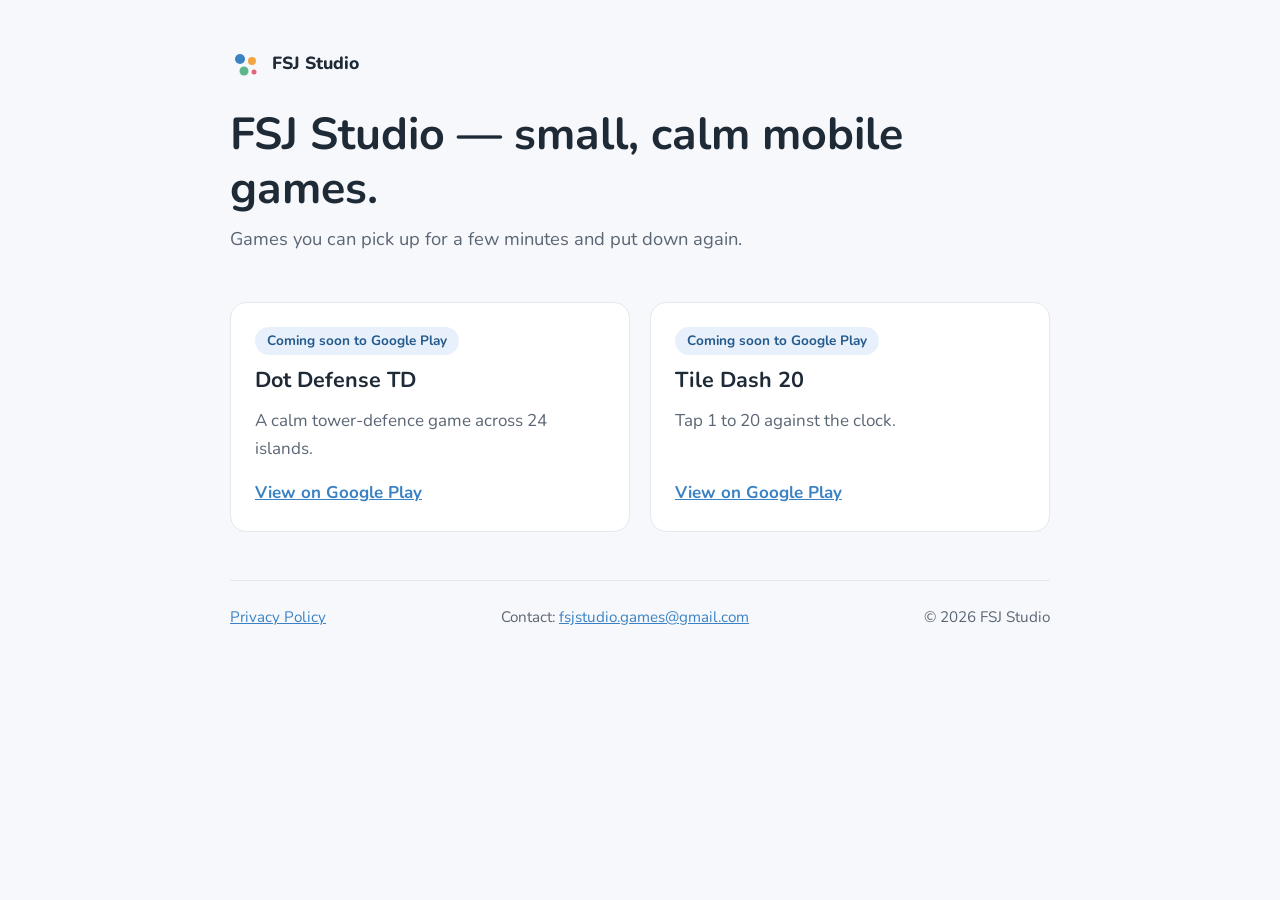
==== index.html @ f6c55702 "Add FSJ Studio static site Landing page, privacy policy, app-ads.txt, stylesheet and favicon.  Co-Au" ====
<!doctype html>
<html lang="en">
<head>
<meta charset="utf-8">
<meta name="viewport" content="width=device-width, initial-scale=1">
<title>FSJ Studio — small, calm mobile games</title>
<meta name="description" content="FSJ Studio makes small, calm mobile games: Dot Defense TD and Tile Dash 20.">
<link rel="icon" href="favicon.svg" type="image/svg+xml">
<link rel="preconnect" href="https://fonts.googleapis.com">
<link rel="preconnect" href="https://fonts.gstatic.com" crossorigin>
<link rel="stylesheet" href="https://fonts.googleapis.com/css2?family=Nunito:wght@400;700;800&amp;display=swap">
<link rel="stylesheet" href="style.css">
</head>
<body>
<div class="wrap">
<header>
<a class="brand" href="./"><img src="favicon.svg" alt="" width="32" height="32">FSJ Studio</a>
<h1>FSJ Studio — small, calm mobile games.</h1>
<p class="lead">Games you can pick up for a few minutes and put down again.</p>
</header>
<main>
<section class="cards" aria-label="Games">
<article class="card">
<span class="badge">Coming soon to Google Play</span>
<h2>Dot Defense TD</h2>
<p>A calm tower-defence game across 24 islands.</p>
<a class="btn" href="https://play.google.com/store/apps/details?id=com.frazsaleem.dotdefensetd">View on Google Play</a>
</article>
<article class="card">
<span class="badge">Coming soon to Google Play</span>
<h2>Tile Dash 20</h2>
<p>Tap 1 to 20 against the clock.</p>
<a class="btn" href="https://play.google.com/store/apps/details?id=com.frazsaleem.tiledash20">View on Google Play</a>
</article>
</section>
</main>
<footer>
<a href="privacy.html">Privacy Policy</a>
<span>Contact: <a href="mailto:fsjstudio.games@gmail.com">fsjstudio.games@gmail.com</a></span>
<span>© 2026 FSJ Studio</span>
</footer>
</div>
</body>
</html>
---- style.css ----
:root{--bg:#f7f8fb;--ink:#1f2a37;--muted:#5b6675;--card:#fff;--line:#e3e7ee;--accent:#3b82c4}
*{box-sizing:border-box}
html{-webkit-text-size-adjust:100%}
body{margin:0;background:var(--bg);color:var(--ink);font:17px/1.65 "Nunito",system-ui,-apple-system,"Segoe UI",Roboto,sans-serif;overflow-wrap:break-word}
.wrap{max-width:860px;margin:0 auto;padding:0 20px}
header{padding:48px 0 24px}
.brand{display:flex;align-items:center;gap:10px;font-weight:800;font-size:1.1rem;color:var(--ink);text-decoration:none}
.brand img{width:32px;height:32px}
h1{font-size:clamp(1.8rem,6vw,2.8rem);line-height:1.2;margin:28px 0 8px}
h2{font-size:1.25rem;margin:2em 0 .4em}
h3{font-size:1.1rem;margin:1.2em 0 .3em}
.lead{color:var(--muted);font-size:1.15rem;margin:0}
.cards{display:grid;gap:20px;grid-template-columns:repeat(auto-fit,minmax(260px,1fr));margin:24px 0 48px}
.card{background:var(--card);border:1px solid var(--line);border-radius:16px;padding:24px;display:flex;flex-direction:column;gap:8px}
.card h2{margin:0;font-size:1.35rem}
.card p{margin:0;color:var(--muted)}
.badge{display:inline-block;align-self:flex-start;background:#e8f1fb;color:#245a8d;border-radius:999px;padding:3px 12px;font-size:.85rem;font-weight:700}
.card a.btn{margin-top:auto;padding-top:8px;color:var(--accent);font-weight:700}
a{color:var(--accent)}
main.doc{padding-bottom:32px}
main.doc ul{padding-left:1.2em}
.date{color:var(--muted)}
footer{border-top:1px solid var(--line);padding:24px 0 40px;color:var(--muted);font-size:.95rem;display:flex;flex-wrap:wrap;gap:8px 24px;justify-content:space-between}
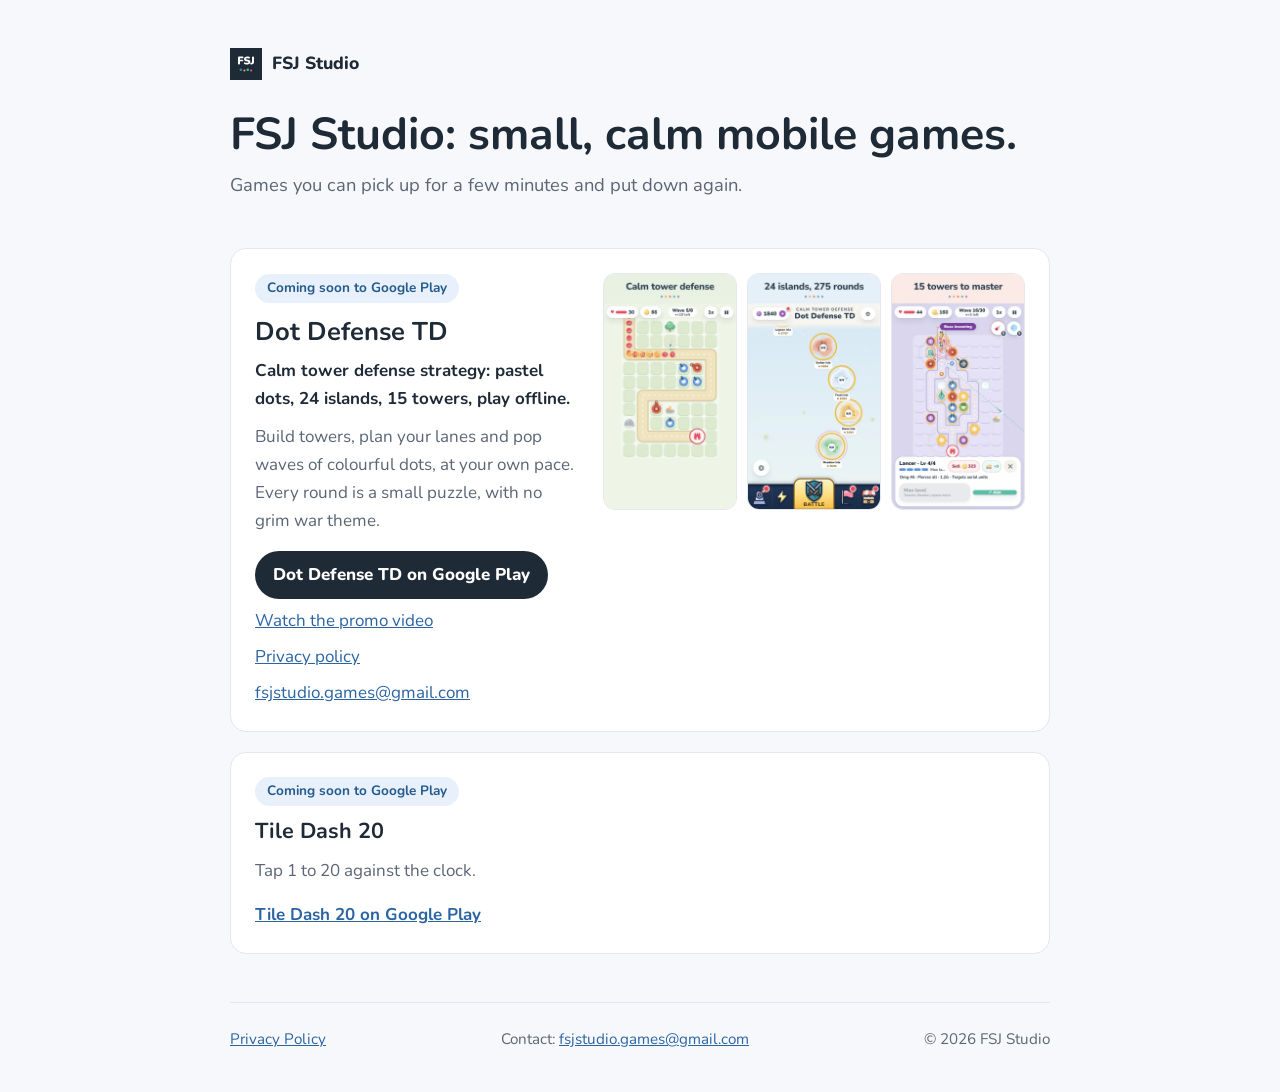
==== commit 5b439b1e: "Site: Dot Defense TD section, SEO/OG/JSON-LD, FSJ avatar favicon; privacy policy alignment with Data" ====
--- a/index.html
+++ b/index.html
@@ -3,41 +3,106 @@
 <head>
 <meta charset="utf-8">
 <meta name="viewport" content="width=device-width, initial-scale=1">
-<title>FSJ Studio — small, calm mobile games</title>
-<meta name="description" content="FSJ Studio makes small, calm mobile games: Dot Defense TD and Tile Dash 20.">
+<title>FSJ Studio | Dot Defense TD, a calm tower defense game</title>
+<meta name="description" content="FSJ Studio makes small, calm mobile games. Dot Defense TD is a calm tower defense strategy game with pastel dots, 24 islands and 15 towers, playable offline.">
+<link rel="canonical" href="https://frazsaleem.github.io/">
 <link rel="icon" href="favicon.svg" type="image/svg+xml">
+<link rel="apple-touch-icon" href="apple-touch-icon.png">
+<meta name="theme-color" content="#1f2a37">
+<meta property="og:type" content="website">
+<meta property="og:site_name" content="FSJ Studio">
+<meta property="og:title" content="Dot Defense TD: a calm tower defense game by FSJ Studio">
+<meta property="og:description" content="Calm tower defense strategy: pastel dots, 24 islands, 15 towers, play offline.">
+<meta property="og:url" content="https://frazsaleem.github.io/">
+<meta property="og:image" content="https://frazsaleem.github.io/og-dot-defense-td.jpg">
+<meta property="og:image:width" content="1024">
+<meta property="og:image:height" content="500">
+<meta property="og:image:alt" content="Dot Defense TD: pastel dots follow a winding path toward a tower">
+<meta name="twitter:card" content="summary_large_image">
+<meta name="twitter:title" content="Dot Defense TD: a calm tower defense game by FSJ Studio">
+<meta name="twitter:description" content="Calm tower defense strategy: pastel dots, 24 islands, 15 towers, play offline.">
+<meta name="twitter:image" content="https://frazsaleem.github.io/og-dot-defense-td.jpg">
+<meta name="twitter:image:alt" content="Dot Defense TD: pastel dots follow a winding path toward a tower">
 <link rel="preconnect" href="https://fonts.googleapis.com">
 <link rel="preconnect" href="https://fonts.gstatic.com" crossorigin>
 <link rel="stylesheet" href="https://fonts.googleapis.com/css2?family=Nunito:wght@400;700;800&amp;display=swap">
 <link rel="stylesheet" href="style.css">
+<script type="application/ld+json">
+{
+  "@context": "https://schema.org",
+  "@graph": [
+    {
+      "@type": "Organization",
+      "@id": "https://frazsaleem.github.io/#studio",
+      "name": "FSJ Studio",
+      "url": "https://frazsaleem.github.io/",
+      "logo": "https://frazsaleem.github.io/apple-touch-icon.png",
+      "email": "fsjstudio.games@gmail.com"
+    },
+    {
+      "@type": "VideoGame",
+      "@id": "https://frazsaleem.github.io/#dot-defense-td",
+      "name": "Dot Defense TD",
+      "description": "A calm tower defense strategy game. Build towers, plan your lanes and pop waves of colourful dots across 24 pastel islands, with no internet needed to play.",
+      "url": "https://frazsaleem.github.io/",
+      "image": "https://frazsaleem.github.io/og-dot-defense-td.jpg",
+      "genre": ["Strategy", "Tower defense"],
+      "applicationCategory": "GameApplication",
+      "operatingSystem": "Android",
+      "gamePlatform": "Android",
+      "playMode": "SinglePlayer",
+      "inLanguage": "en",
+      "author": { "@id": "https://frazsaleem.github.io/#studio" },
+      "publisher": { "@id": "https://frazsaleem.github.io/#studio" },
+      "sameAs": [
+        "https://play.google.com/store/apps/details?id=com.frazsaleem.dotdefensetd",
+        "https://youtube.com/shorts/WBnhexAu1IY"
+      ]
+    }
+  ]
+}
+</script>
 </head>
 <body>
 <div class="wrap">
 <header>
 <a class="brand" href="./"><img src="favicon.svg" alt="" width="32" height="32">FSJ Studio</a>
-<h1>FSJ Studio — small, calm mobile games.</h1>
+<h1>FSJ Studio: small, calm mobile games.</h1>
 <p class="lead">Games you can pick up for a few minutes and put down again.</p>
 </header>
 <main>
-<section class="cards" aria-label="Games">
-<article class="card">
+<section class="game" id="dot-defense-td" aria-labelledby="dd-title">
+<div class="game-text">
 <span class="badge">Coming soon to Google Play</span>
-<h2>Dot Defense TD</h2>
-<p>A calm tower-defence game across 24 islands.</p>
-<a class="btn" href="https://play.google.com/store/apps/details?id=com.frazsaleem.dotdefensetd">View on Google Play</a>
-</article>
+<h2 id="dd-title">Dot Defense TD</h2>
+<p class="pitch">Calm tower defense strategy: pastel dots, 24 islands, 15 towers, play offline.</p>
+<p>Build towers, plan your lanes and pop waves of colourful dots, at your own pace. Every round is a small puzzle, with no grim war theme.</p>
+<ul class="links">
+<li><a class="btn" href="https://play.google.com/store/apps/details?id=com.frazsaleem.dotdefensetd">Dot Defense TD on Google Play</a></li>
+<li><a href="https://youtube.com/shorts/WBnhexAu1IY">Watch the promo video</a></li>
+<li><a href="privacy.html">Privacy policy</a></li>
+<li><a href="mailto:fsjstudio.games@gmail.com">fsjstudio.games@gmail.com</a></li>
+</ul>
+</div>
+<div class="shots">
+<img src="dd-calm.webp" width="540" height="960" loading="lazy" alt="Dot Defense TD screenshot: a mid-wave board with towers firing at dots on a winding path, captioned Calm tower defense">
+<img src="dd-map.webp" width="540" height="960" loading="lazy" alt="Dot Defense TD screenshot: the world map of pastel islands, captioned 24 islands, 275 rounds">
+<img src="dd-towers.webp" width="540" height="960" loading="lazy" alt="Dot Defense TD screenshot: a late board with the Lancer tower selected, captioned 15 towers to master">
+</div>
+</section>
+<section class="cards" aria-label="More games">
 <article class="card">
 <span class="badge">Coming soon to Google Play</span>
 <h2>Tile Dash 20</h2>
 <p>Tap 1 to 20 against the clock.</p>
-<a class="btn" href="https://play.google.com/store/apps/details?id=com.frazsaleem.tiledash20">View on Google Play</a>
+<a class="btn" href="https://play.google.com/store/apps/details?id=com.frazsaleem.tiledash20">Tile Dash 20 on Google Play</a>
 </article>
 </section>
 </main>
 <footer>
 <a href="privacy.html">Privacy Policy</a>
 <span>Contact: <a href="mailto:fsjstudio.games@gmail.com">fsjstudio.games@gmail.com</a></span>
-<span>© 2026 FSJ Studio</span>
+<span>&copy; 2026 FSJ Studio</span>
 </footer>
 </div>
 </body>
--- a/style.css
+++ b/style.css
@@ -1,4 +1,4 @@
-:root{--bg:#f7f8fb;--ink:#1f2a37;--muted:#5b6675;--card:#fff;--line:#e3e7ee;--accent:#3b82c4}
+:root{--bg:#f7f8fb;--ink:#1f2a37;--muted:#5b6675;--card:#fff;--line:#e3e7ee;--accent:#2a64a3}
 *{box-sizing:border-box}
 html{-webkit-text-size-adjust:100%}
 body{margin:0;background:var(--bg);color:var(--ink);font:17px/1.65 "Nunito",system-ui,-apple-system,"Segoe UI",Roboto,sans-serif;overflow-wrap:break-word}
@@ -21,3 +21,15 @@
 main.doc ul{padding-left:1.2em}
 .date{color:var(--muted)}
 footer{border-top:1px solid var(--line);padding:24px 0 40px;color:var(--muted);font-size:.95rem;display:flex;flex-wrap:wrap;gap:8px 24px;justify-content:space-between}
+
+.game{background:var(--card);border:1px solid var(--line);border-radius:16px;padding:24px;margin:24px 0 20px;display:grid;gap:24px;grid-template-columns:minmax(0,1fr) minmax(0,1.3fr);align-items:start}
+.game h2{margin:8px 0 4px;font-size:1.6rem}
+.game p{margin:0 0 10px;color:var(--muted)}
+.game p.pitch{color:var(--ink);font-weight:700}
+.links{list-style:none;padding:0;margin:16px 0 0;display:grid;gap:8px}
+.links .btn{display:inline-block;background:var(--ink);color:#fff;text-decoration:none;font-weight:800;padding:10px 18px;border-radius:999px}
+.shots{display:grid;grid-template-columns:repeat(3,1fr);gap:10px}
+.shots img{width:100%;height:auto;border-radius:12px;border:1px solid var(--line);display:block}
+.cards{margin:0 0 48px}
+@media(max-width:700px){.game{grid-template-columns:1fr;padding:18px}}
+a:focus-visible{outline:3px solid #f2a541;outline-offset:2px}
